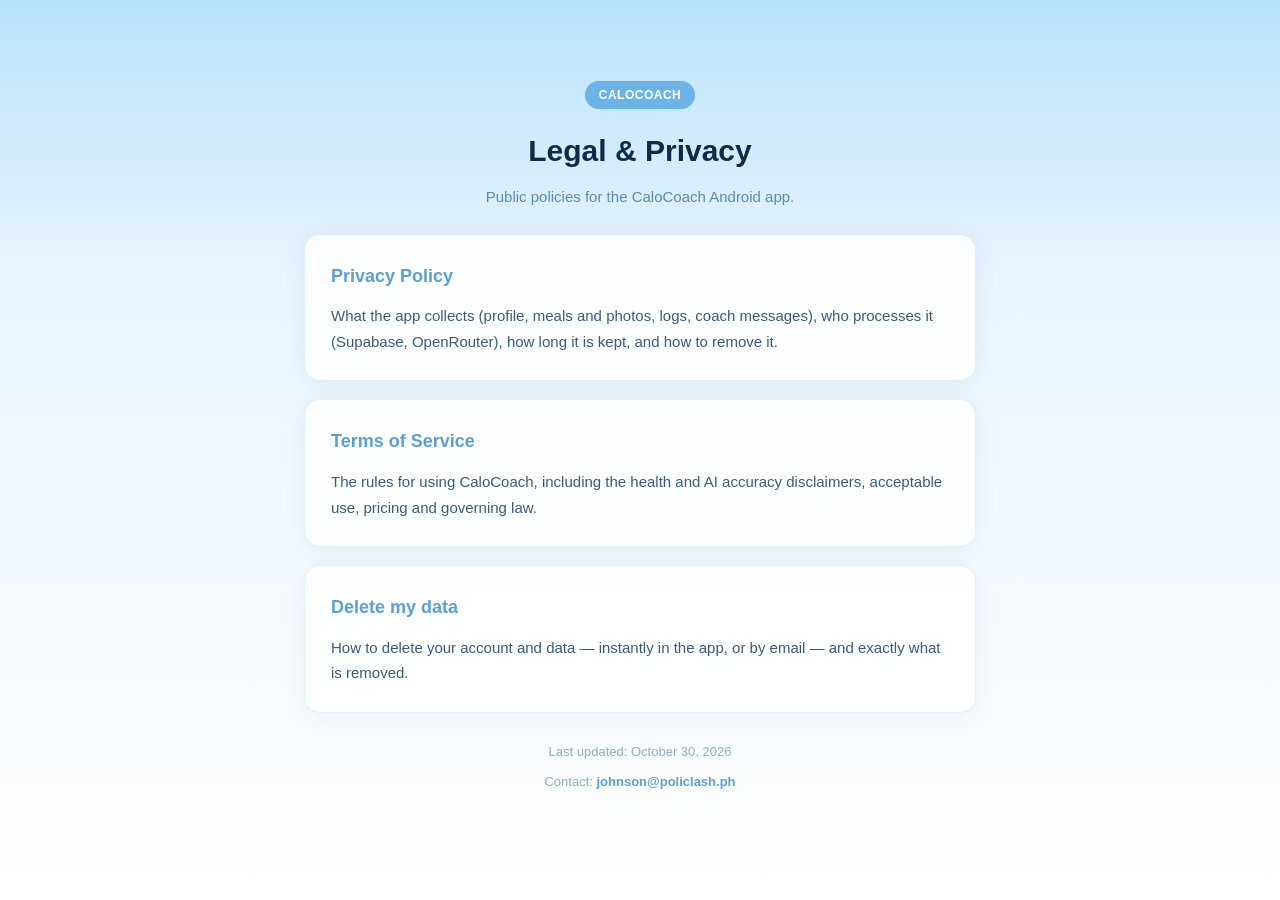
==== index.html @ c9bf9673 "CaloCoach public legal pages: privacy policy, terms, data deletion" ====
<!DOCTYPE html>
<html lang="en">
<head>
  <meta charset="UTF-8">
  <meta name="viewport" content="width=device-width, initial-scale=1.0">
  <title>CaloCoach — Legal</title>
  <link rel="stylesheet" href="./style.css">
</head>
<body>
  <div class="container">
    <div class="header">
      <div class="badge">CALOCOACH</div>
      <h1>Legal &amp; Privacy</h1>
      <div class="subtitle">Public policies for the CaloCoach Android app.</div>
    </div>

    <div class="card">
      <h2><a href="./privacy/">Privacy Policy</a></h2>
      <p>What the app collects (profile, meals and photos, logs, coach messages), who processes it (Supabase, OpenRouter), how long it is kept, and how to remove it.</p>
    </div>

    <div class="card">
      <h2><a href="./terms/">Terms of Service</a></h2>
      <p>The rules for using CaloCoach, including the health and AI accuracy disclaimers, acceptable use, pricing and governing law.</p>
    </div>

    <div class="card">
      <h2><a href="./delete-account/">Delete my data</a></h2>
      <p>How to delete your account and data — instantly in the app, or by email — and exactly what is removed.</p>
    </div>

    <p class="last-updated">Last updated: October 30, 2026</p>
    <p class="footer">Contact: <a href="mailto:johnson@policlash.ph">johnson@policlash.ph</a></p>
  </div>
</body>
</html>
---- style.css ----
:root { color-scheme: light; }
* { margin: 0; padding: 0; box-sizing: border-box; }
body {
  font-family: -apple-system, BlinkMacSystemFont, 'Segoe UI', Roboto, sans-serif;
  background: linear-gradient(180deg, #B8E2FB 0%, #E8F4FD 30%, #FFFFFF 100%);
  min-height: 100vh;
  color: #0D2B4D;
  line-height: 1.7;
}
.container { max-width: 720px; margin: 0 auto; padding: 48px 24px 80px; }
.header { text-align: center; padding: 32px 0 24px; }
.header h1 { font-size: 30px; font-weight: 800; color: #0D2B4D; margin-bottom: 8px; }
.header .subtitle { font-size: 15px; color: #5B8BAF; font-weight: 500; }
.badge {
  display: inline-block; background: #6CB4E8; color: #fff;
  padding: 4px 14px; border-radius: 20px; font-size: 12px; font-weight: 700;
  letter-spacing: 0.5px; margin-bottom: 16px;
}
.card {
  background: rgba(255,255,255,0.85);
  border: 1px solid rgba(108,180,232,0.2);
  border-radius: 16px;
  padding: 26px;
  margin-bottom: 18px;
  box-shadow: 0 4px 24px rgba(13,43,77,0.06);
}
.card h2 { font-size: 18px; font-weight: 700; color: #0D2B4D; margin-bottom: 12px; }
.card h3 { font-size: 15px; font-weight: 700; color: #0D2B4D; margin: 16px 0 6px; }
.card p, .card ul { font-size: 15px; color: #3A5A7C; }
.card p + p { margin-top: 10px; }
.card ul { padding-left: 20px; margin-top: 8px; }
.card li { margin-bottom: 6px; }
.card strong { color: #0D2B4D; }
.last-updated { text-align: center; font-size: 13px; color: #8AAEC4; margin-top: 28px; }
a { color: #5B9FD5; text-decoration: none; font-weight: 600; }
a:hover { text-decoration: underline; }
.nav { display: flex; flex-wrap: wrap; gap: 10px; justify-content: center; margin-bottom: 26px; }
.nav a {
  background: #fff; border: 1px solid rgba(108,180,232,0.45); color: #2C6FA3;
  padding: 8px 16px; border-radius: 999px; font-size: 14px; font-weight: 600;
}
.nav a.active { background: #6CB4E8; border-color: #6CB4E8; color: #fff; }
.footer { text-align: center; font-size: 13px; color: #8AAEC4; padding-top: 8px; }
.footer a { font-size: 13px; }
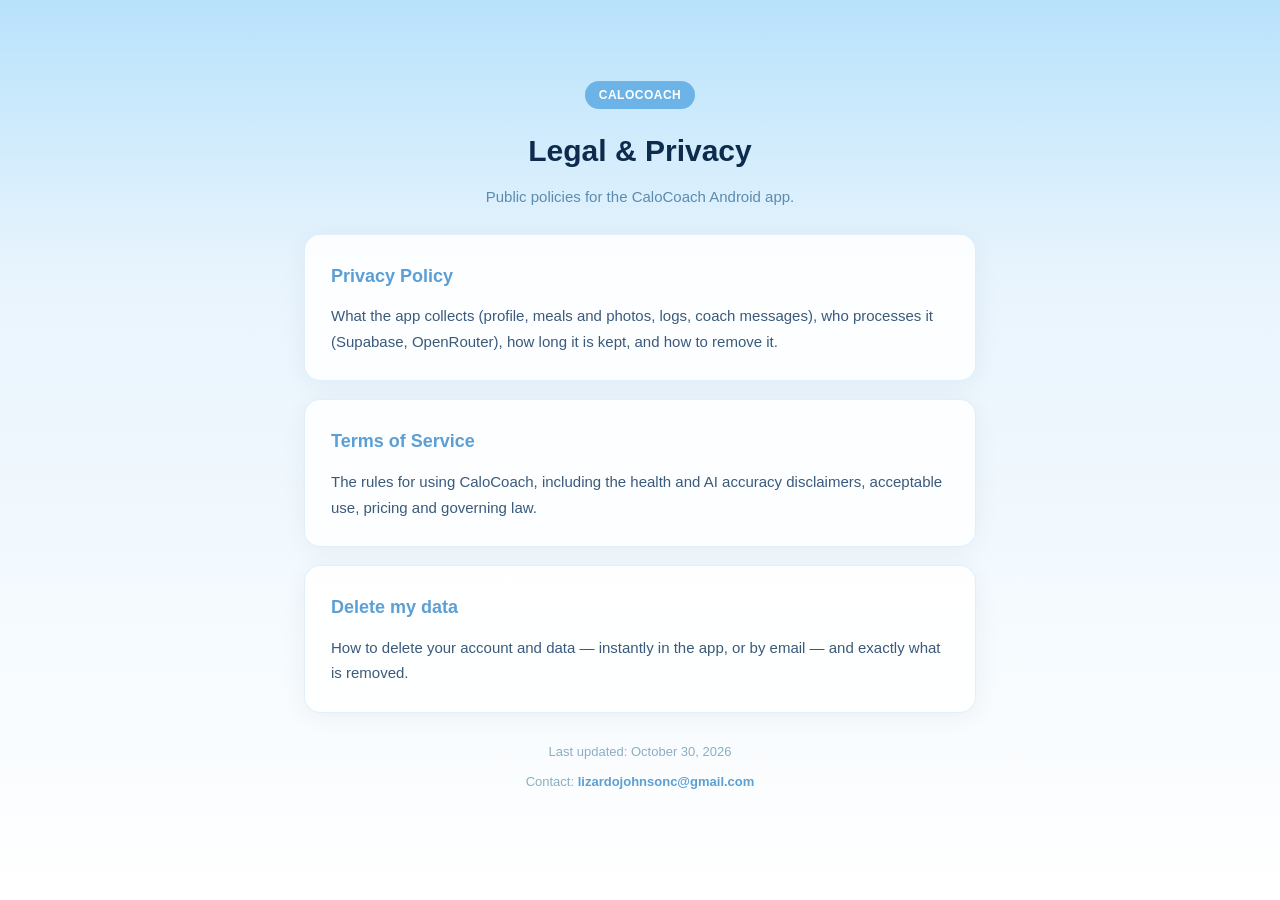
==== commit adae181e: "legal: replace the dead support address with a working mailbox johnson@policlash.ph does not exist, " ====
--- a/index.html
+++ b/index.html
@@ -30,7 +30,7 @@
     </div>
 
     <p class="last-updated">Last updated: October 30, 2026</p>
-    <p class="footer">Contact: <a href="mailto:johnson@policlash.ph">johnson@policlash.ph</a></p>
+    <p class="footer">Contact: <a href="mailto:lizardojohnsonc@gmail.com">lizardojohnsonc@gmail.com</a></p>
   </div>
 </body>
 </html>
